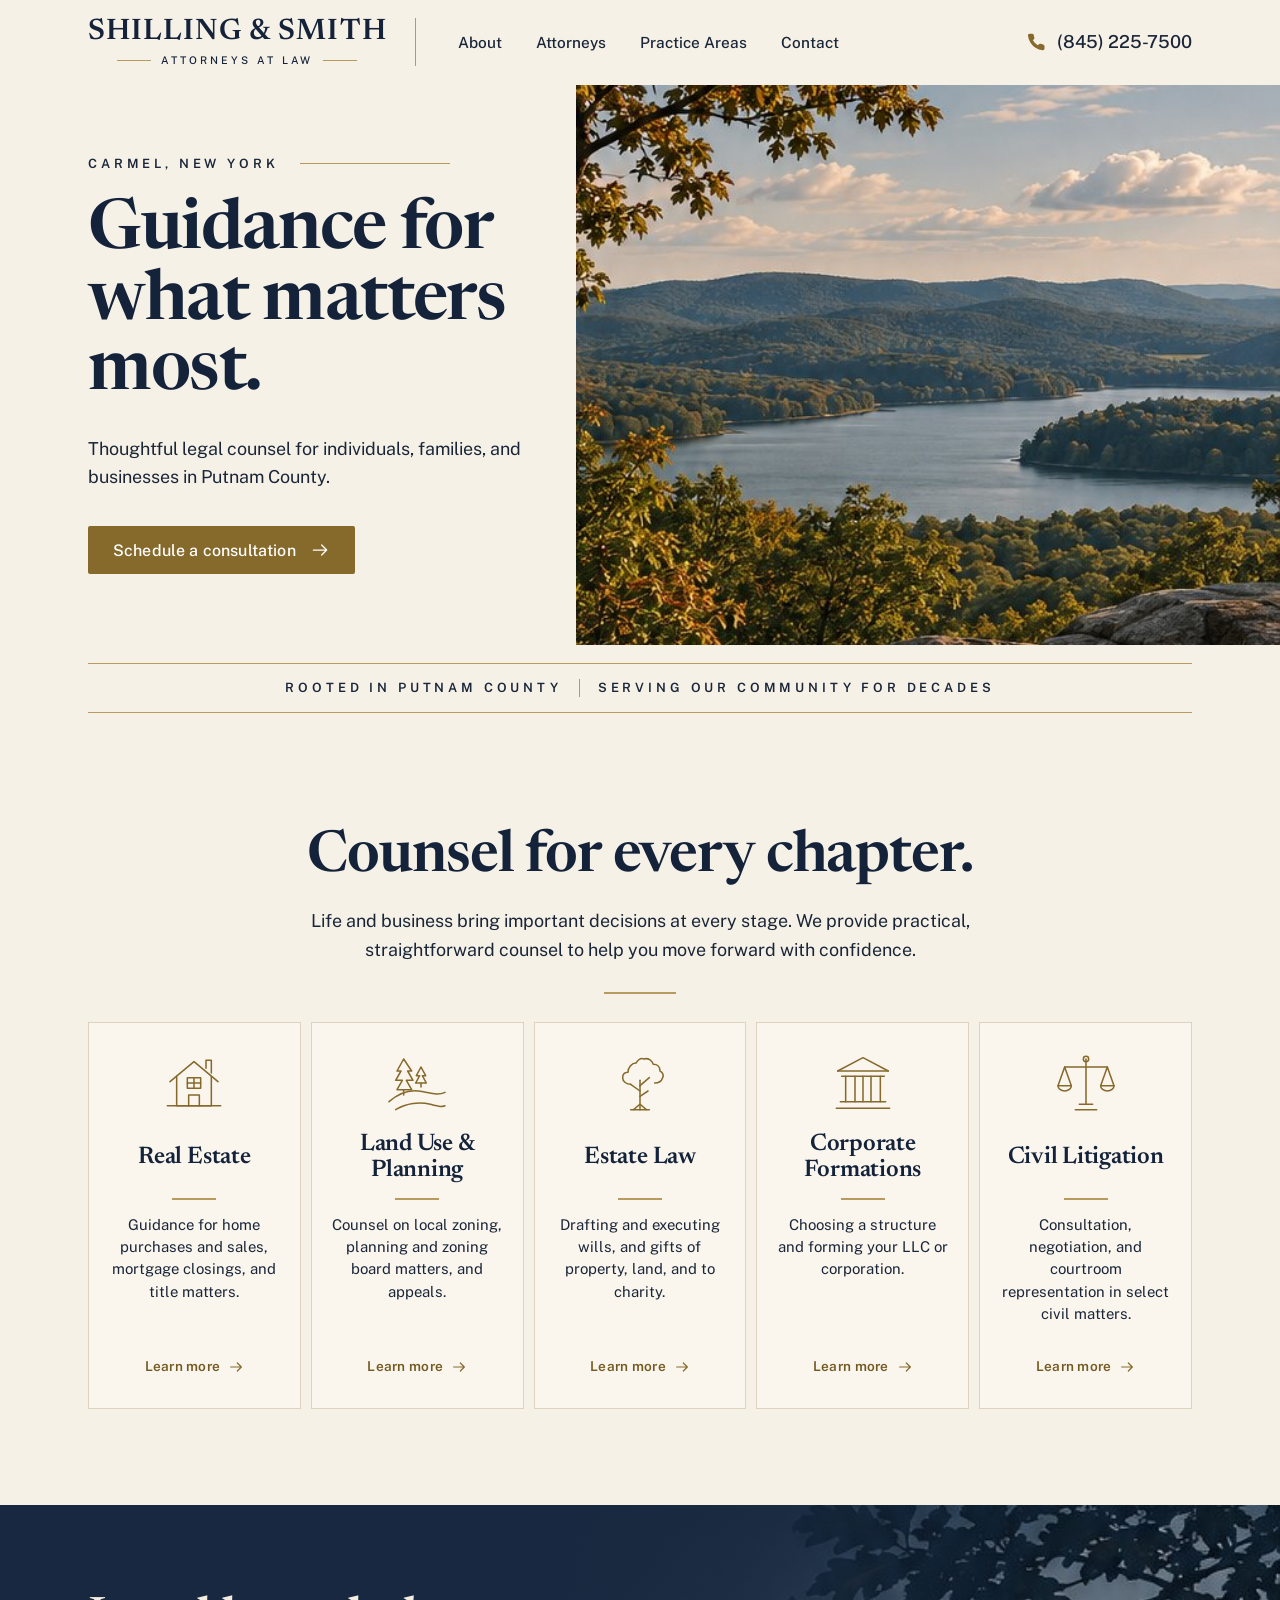
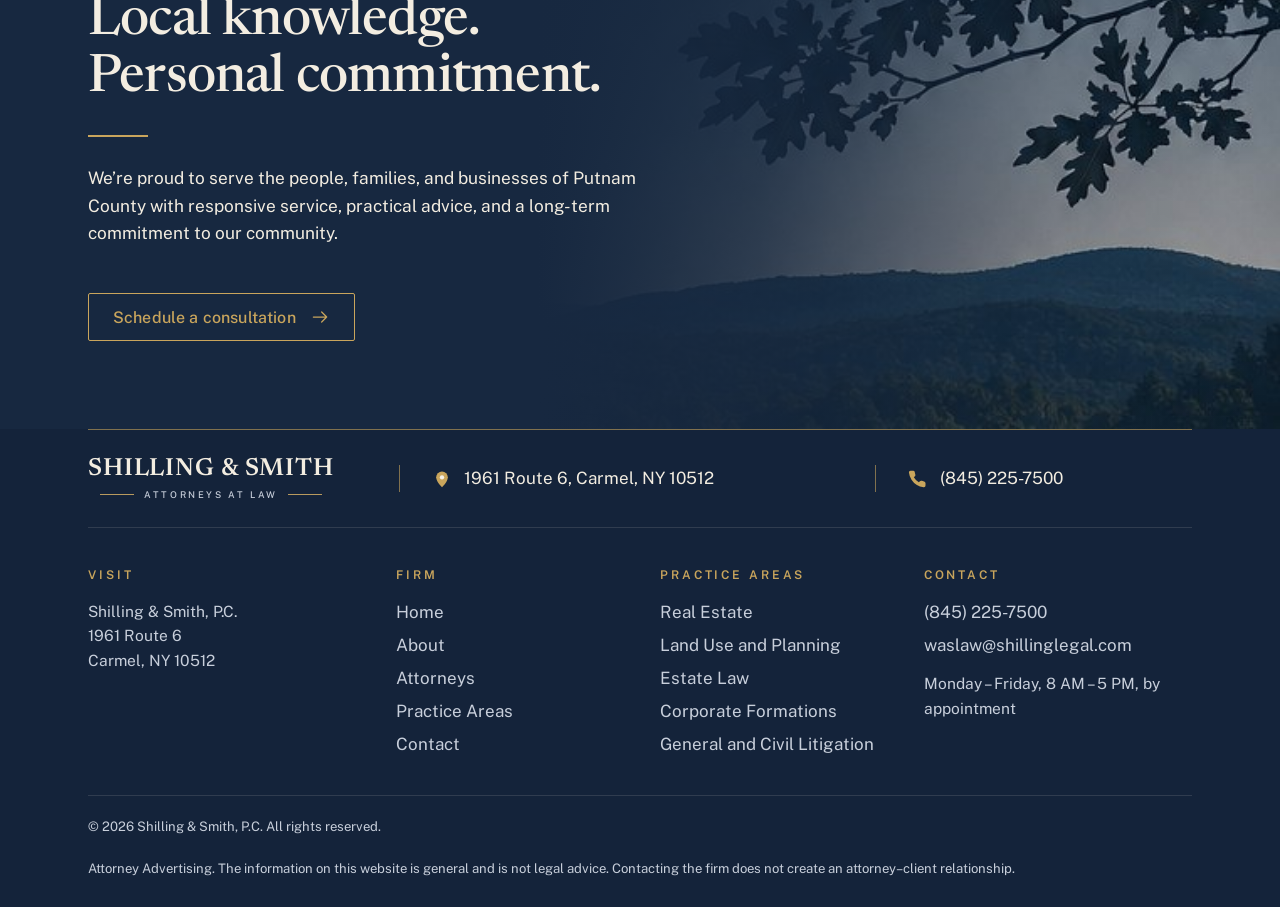
==== index.html @ 89c40438 "Build responsive Shilling & Smith website Static HTML/CSS site following the approved ivory, navy, a" ====
<!doctype html>
<html lang="en">
<head>
<meta charset="utf-8">
<meta name="viewport" content="width=device-width, initial-scale=1">
<title>Shilling &amp; Smith, P.C. | Attorneys at Law in Carmel, NY</title>
<meta name="description" content="Shilling &amp; Smith, P.C. is a Carmel, NY law firm offering real estate, land use and planning, estate law, corporate formation, and civil litigation counsel in Putnam County.">
<meta name="theme-color" content="#14233a">
<meta property="og:type" content="website">
<meta property="og:site_name" content="Shilling &amp; Smith, P.C.">
<meta property="og:title" content="Shilling &amp; Smith, P.C. | Attorneys at Law in Carmel, NY">
<meta property="og:description" content="Shilling &amp; Smith, P.C. is a Carmel, NY law firm offering real estate, land use and planning, estate law, corporate formation, and civil litigation counsel in Putnam County.">
<link rel="icon" href="assets/img/favicon.svg" type="image/svg+xml">
<link rel="preconnect" href="https://fonts.googleapis.com">
<link rel="preconnect" href="https://fonts.gstatic.com" crossorigin>
<link rel="stylesheet" href="https://fonts.googleapis.com/css2?family=Newsreader:opsz,wght@6..72,400;6..72,500;6..72,600&amp;family=Public+Sans:wght@400;500;600&amp;display=swap">
<link rel="stylesheet" href="assets/css/styles.css">
<script src="assets/js/main.js" defer></script>
</head>
<body>
<a class="skip-link" href="#main">Skip to main content</a>
<header class="site-header">
  <div class="wrap site-header__inner">
    <a class="brand" href="index.html" aria-label="Shilling &amp; Smith, Attorneys at Law — home"><span class="brand__name">Shilling &amp; Smith</span><span class="brand__tag">Attorneys at Law</span></a>
    <button class="nav-toggle" type="button" aria-expanded="false" aria-controls="site-nav" aria-label="Open menu">
      <svg class="icon icon-open" viewBox="0 0 24 24" aria-hidden="true" focusable="false"><path d="M3 6h18M3 12h18M3 18h18"/></svg><svg class="icon icon-close" viewBox="0 0 24 24" aria-hidden="true" focusable="false"><path d="M5 5l14 14M19 5 5 19"/></svg>
    </button>
    <nav class="site-nav" id="site-nav" aria-label="Main">
      <ul class="site-nav__list">
        <li><a href="about.html">About</a></li><li><a href="attorneys.html">Attorneys</a></li><li><a href="practice-areas.html">Practice Areas</a></li><li><a href="contact.html">Contact</a></li>
      </ul>
      <a class="header-phone" href="tel:+18452257500"><svg class="icon" viewBox="0 0 24 24" aria-hidden="true" focusable="false"><path d="M21 16.9v3a2 2 0 0 1-2.2 2 19.8 19.8 0 0 1-8.6-3.1 19.5 19.5 0 0 1-6-6A19.8 19.8 0 0 1 1.1 4.2 2 2 0 0 1 3.1 2h3a2 2 0 0 1 2 1.7c.1 1 .4 1.9.7 2.8a2 2 0 0 1-.5 2.1L7 9.9a16 16 0 0 0 6 6l1.3-1.3a2 2 0 0 1 2.1-.4c.9.3 1.8.6 2.8.7a2 2 0 0 1 1.7 2Z" fill="currentColor" stroke="none"/></svg><span><span class="sr-only">Call </span>(845) 225-7500</span></a>
    </nav>
  </div>
</header>
<main id="main">
<section class="hero" aria-labelledby="page-title">
  <div class="hero__content">
    <p class="eyebrow">Carmel, New York</p>
    <h1 id="page-title">Guidance for what matters most.</h1>
    <p class="hero__lede">Thoughtful legal counsel for individuals, families, and businesses in Putnam County.</p>
    <div><a class="btn btn--gold" href="contact.html">Schedule a consultation <svg class="icon" viewBox="0 0 24 24" aria-hidden="true" focusable="false"><path d="M4 12h16M14 6l6 6-6 6"/></svg></a></div>
  </div>
  <div class="hero__media">
    <img src="assets/img/landscape-day.jpg" alt="Wooded hills and a lake in the Hudson Valley at golden hour" style="object-position:50% 50%" width="560" height="480" fetchpriority="high">
  </div>
</section>

<div class="ribbon">
  <div class="wrap">
    <p class="ribbon__inner"><span>Rooted in Putnam County</span><span>Serving our community for decades</span></p>
  </div>
</div>

<section class="section" aria-labelledby="chapter-title">
  <div class="wrap">
    <div class="section-head">
      <h2 id="chapter-title">Counsel for every chapter.</h2>
      <p>Life and business bring important decisions at every stage. We provide practical, straightforward counsel to help you move forward with confidence.</p>
      <span class="rule rule--center" aria-hidden="true"></span>
    </div>
    <ul class="cards">
      <li><a class="card" href="real-estate.html">
        <svg class="icon" viewBox="0 0 24 24" aria-hidden="true" focusable="false"><g transform="scale(.5)"><path d="M6 23 24 8l18 15"/><path d="M11 19v22h26V19"/><path d="M33 13V7h4v9.5"/><rect x="19" y="20" width="10" height="8"/><path d="M24 20v8M19 24h10"/><path d="M20 41v-8h8v8"/><path d="M4 41h40"/></g></svg>
        <h3>Real Estate</h3>
        <span class="rule rule--sm" aria-hidden="true"></span>
        <p>Guidance for home purchases and sales, mortgage closings, and title matters.</p>
        <span class="card__more">Learn more <svg class="icon" viewBox="0 0 24 24" aria-hidden="true" focusable="false"><path d="M4 12h16M14 6l6 6-6 6"/></svg></span>
      </a></li>
      <li><a class="card" href="land-use-planning.html">
        <svg class="icon" viewBox="0 0 24 24" aria-hidden="true" focusable="false"><g transform="scale(.5)"><path d="M3 38c7-6 14-9 22-8s14 4 20 1"/><path d="M8 44c8-5 18-6 26-4s8 2 11 1"/><path d="M14 6 9 15h3l-4 7h5l-4 7h11l-4-7h5l-4-7h3Z"/><path d="M14 29v4"/><path d="M27 12l-3.5 6.5h2.5l-3 5.5h8l-3-5.5h2.5Z"/><path d="M27 24v3"/></g></svg>
        <h3>Land Use &amp; Planning</h3>
        <span class="rule rule--sm" aria-hidden="true"></span>
        <p>Counsel on local zoning, planning and zoning board matters, and appeals.</p>
        <span class="card__more">Learn more <svg class="icon" viewBox="0 0 24 24" aria-hidden="true" focusable="false"><path d="M4 12h16M14 6l6 6-6 6"/></svg></span>
      </a></li>
      <li><a class="card" href="estate-law.html">
        <svg class="icon" viewBox="0 0 24 24" aria-hidden="true" focusable="false"><g transform="scale(.5)"><path d="M24 44V22"/><path d="M24 30l-7-5M24 26l7-6M24 34l6-4"/><path d="M17 25c-3 0-6-2-6-5s2-4 4-4c0-4 3-7 6-7 2-3 4-4 6-3 3-1 6 1 7 4 3 0 5 2 5 5 2 1 3 3 2 5-1 3-3 4-6 4"/><path d="M17 44h14"/><path d="M19 44c2-1 3-3 5-4 2 1 3 3 5 4"/></g></svg>
        <h3>Estate Law</h3>
        <span class="rule rule--sm" aria-hidden="true"></span>
        <p>Drafting and executing wills, and gifts of property, land, and to charity.</p>
        <span class="card__more">Learn more <svg class="icon" viewBox="0 0 24 24" aria-hidden="true" focusable="false"><path d="M4 12h16M14 6l6 6-6 6"/></svg></span>
      </a></li>
      <li><a class="card" href="corporate-formations.html">
        <svg class="icon" viewBox="0 0 24 24" aria-hidden="true" focusable="false"><g transform="scale(.5)"><path d="M5 15 24 5l19 10"/><path d="M5 15h38"/><path d="M8 19h32"/><path d="M11 19v19M18 19v19M30 19v19M37 19v19"/><path d="M24 19v19" /><path d="M7 38h34M4 43h40"/></g></svg>
        <h3>Corporate Formations</h3>
        <span class="rule rule--sm" aria-hidden="true"></span>
        <p>Choosing a structure and forming your LLC or corporation.</p>
        <span class="card__more">Learn more <svg class="icon" viewBox="0 0 24 24" aria-hidden="true" focusable="false"><path d="M4 12h16M14 6l6 6-6 6"/></svg></span>
      </a></li>
      <li><a class="card" href="civil-litigation.html">
        <svg class="icon" viewBox="0 0 24 24" aria-hidden="true" focusable="false"><g transform="scale(.5)"><path d="M24 6v34"/><circle cx="24" cy="6" r="2"/><path d="M8 12h32"/><path d="M8 12 3 26h10L8 12Z"/><path d="M3 26a5 4 0 0 0 10 0"/><path d="M40 12l-5 14h10l-5-14Z"/><path d="M35 26a5 4 0 0 0 10 0"/><path d="M16 44h16M19 40h10"/></g></svg>
        <h3>Civil Litigation</h3>
        <span class="rule rule--sm" aria-hidden="true"></span>
        <p>Consultation, negotiation, and courtroom representation in select civil matters.</p>
        <span class="card__more">Learn more <svg class="icon" viewBox="0 0 24 24" aria-hidden="true" focusable="false"><path d="M4 12h16M14 6l6 6-6 6"/></svg></span>
      </a></li>
    </ul>
  </div>
</section>

<section class="band on-navy" aria-labelledby="band-title">
  <div class="band__media"><img src="assets/img/band-oak.jpg" alt="" loading="lazy" width="464" height="312"></div>
  <div class="band__inner">
    <div class="band__content">
      <h2 id="band-title">Local knowledge.<br>Personal commitment.</h2>
      <span class="rule" aria-hidden="true"></span>
      <p>We&rsquo;re proud to serve the people, families, and businesses of Putnam County with responsive service, practical advice, and a long-term commitment to our community.</p>
      <a class="btn btn--outline-light" href="contact.html">Schedule a consultation <svg class="icon" viewBox="0 0 24 24" aria-hidden="true" focusable="false"><path d="M4 12h16M14 6l6 6-6 6"/></svg></a>
    </div>
  </div>
</section>
</main>
<footer class="site-footer">
  <div class="wrap">
    <div class="footer-bar">
      <a class="brand brand--light" href="index.html" aria-label="Shilling &amp; Smith, Attorneys at Law — home"><span class="brand__name">Shilling &amp; Smith</span><span class="brand__tag">Attorneys at Law</span></a>
      <a class="footer-contact" href="https://www.google.com/maps/search/?api=1&query=1961+Route+6%2C+Carmel%2C+NY+10512" target="_blank" rel="noopener"><svg class="icon" viewBox="0 0 24 24" aria-hidden="true" focusable="false"><path d="M12 22s7-6.2 7-12a7 7 0 1 0-14 0c0 5.8 7 12 7 12Z" fill="currentColor" stroke="none"/><circle cx="12" cy="10" r="2.6" fill="#f6f1e7" stroke="none"/></svg><span>1961 Route 6, Carmel, NY 10512<span class="sr-only"> (opens map in a new tab)</span></span></a>
      <a class="footer-contact" href="tel:+18452257500"><svg class="icon" viewBox="0 0 24 24" aria-hidden="true" focusable="false"><path d="M21 16.9v3a2 2 0 0 1-2.2 2 19.8 19.8 0 0 1-8.6-3.1 19.5 19.5 0 0 1-6-6A19.8 19.8 0 0 1 1.1 4.2 2 2 0 0 1 3.1 2h3a2 2 0 0 1 2 1.7c.1 1 .4 1.9.7 2.8a2 2 0 0 1-.5 2.1L7 9.9a16 16 0 0 0 6 6l1.3-1.3a2 2 0 0 1 2.1-.4c.9.3 1.8.6 2.8.7a2 2 0 0 1 1.7 2Z" fill="currentColor" stroke="none"/></svg><span>(845) 225-7500</span></a>
    </div>
    <div class="footer-main">
      <div>
        <h2>Visit</h2>
        <address>Shilling &amp; Smith, P.C.<br>1961 Route 6<br>Carmel, NY 10512</address>
      </div>
      <div>
        <h2>Firm</h2>
        <ul><li><a href="index.html">Home</a></li><li><a href="about.html">About</a></li><li><a href="attorneys.html">Attorneys</a></li><li><a href="practice-areas.html">Practice Areas</a></li><li><a href="contact.html">Contact</a></li></ul>
      </div>
      <div>
        <h2>Practice Areas</h2>
        <ul><li><a href="real-estate.html">Real Estate</a></li><li><a href="land-use-planning.html">Land Use and Planning</a></li><li><a href="estate-law.html">Estate Law</a></li><li><a href="corporate-formations.html">Corporate Formations</a></li><li><a href="civil-litigation.html">General and Civil Litigation</a></li></ul>
      </div>
      <div>
        <h2>Contact</h2>
        <ul>
          <li><a href="tel:+18452257500">(845) 225-7500</a></li>
          <li><a href="mailto:waslaw@shillinglegal.com">waslaw@shillinglegal.com</a></li>
        </ul>
        <p style="margin-top:12px">Monday – Friday, 8 AM – 5 PM, by appointment</p>
      </div>
    </div>
    <div class="footer-legal">
      <p>&copy; <span data-year>2026</span> Shilling &amp; Smith, P.C. All rights reserved.</p>
      <p>Attorney Advertising. The information on this website is general and is not legal advice. Contacting the firm does not create an attorney&ndash;client relationship.</p>
    </div>
  </div>
</footer>
</body>
</html>
---- assets/css/styles.css ----
/* ==========================================================================
   Shilling & Smith, P.C. — site styles
   Ivory / navy / antique gold. Colors and type are approximations of the
   approved reference and can be refined in the tokens below.
   ========================================================================== */

:root {
  /* Color */
  --ivory: #f6f1e7;
  --ivory-soft: #faf6ee;
  --ivory-deep: #ede5d5;
  --navy: #14233a;
  --navy-ink: #1a2638;
  --navy-panel: #172840;
  --gold: #866a2c;          /* buttons, icons on ivory (white text = 4.9:1) */
  --gold-dark: #6f5622;     /* hover */
  --gold-text: #745a20;     /* small gold text on ivory (≥ 4.5:1) */
  --gold-light: #c9a55c;    /* accents on navy */
  --rule: #b89a5e;
  --line: #ddd2bd;          /* hairlines / card borders */
  --muted: #4a5568;
  --on-navy: #f3ede1;
  --on-navy-muted: #c8cfdb;

  /* Type */
  --serif: "Newsreader", "Iowan Old Style", "Palatino Linotype", Georgia, serif;
  --sans: "Public Sans", "Segoe UI", system-ui, -apple-system, sans-serif;

  /* Layout */
  --wrap: 1200px;
  --gutter: clamp(16px, 4vw, 48px);
  --radius: 2px;
  --header-h: 84px;
}

/* ---------- Reset ---------- */
*, *::before, *::after { box-sizing: border-box; }
html { -webkit-text-size-adjust: 100%; scroll-padding-top: calc(var(--header-h) + 16px); }
body {
  margin: 0;
  background: var(--ivory);
  color: var(--navy-ink);
  font-family: var(--sans);
  font-size: 1.0625rem;
  line-height: 1.6;
  -webkit-font-smoothing: antialiased;
  text-rendering: optimizeLegibility;
}
img, svg { display: block; max-width: 100%; }
img { height: auto; }
a { color: inherit; }
h1, h2, h3, h4 {
  font-family: var(--serif);
  font-weight: 600;
  line-height: 1.08;
  letter-spacing: -0.01em;
  margin: 0;
  color: var(--navy);
  font-optical-sizing: auto;
}
p { margin: 0 0 1em; }
p:last-child { margin-bottom: 0; }
ul { margin: 0; padding: 0; }

:focus-visible {
  outline: 2px solid var(--gold);
  outline-offset: 3px;
}
.on-navy :focus-visible, .site-footer :focus-visible { outline-color: var(--gold-light); }

.sr-only {
  position: absolute !important; width: 1px; height: 1px; padding: 0; margin: -1px;
  overflow: hidden; clip: rect(0 0 0 0); white-space: nowrap; border: 0;
}
.skip-link {
  position: absolute; left: 16px; top: -100px; z-index: 100;
  background: var(--navy); color: var(--on-navy); padding: 10px 16px;
  text-decoration: none; font-weight: 600;
}
.skip-link:focus { top: 12px; }

.wrap { width: 100%; max-width: var(--wrap); margin: 0 auto; padding: 0 var(--gutter); }

/* ---------- Icons ---------- */
.icon { width: 1em; height: 1em; flex: none; fill: none; stroke: currentColor; stroke-width: 1.5; stroke-linecap: round; stroke-linejoin: round; }

/* ---------- Buttons ---------- */
.btn {
  display: inline-flex; align-items: center; gap: 14px;
  min-height: 48px; padding: 12px 24px;
  font: 500 1rem/1.2 var(--sans); letter-spacing: 0.01em;
  text-decoration: none; border: 1px solid transparent; border-radius: var(--radius);
  cursor: pointer; transition: background-color .2s, color .2s, border-color .2s;
}
.btn .icon { width: 20px; height: 20px; transition: transform .2s; }
.btn:hover .icon { transform: translateX(3px); }
.btn--gold { background: var(--gold); color: #fff; }
.btn--gold:hover { background: var(--gold-dark); }
.btn--outline-light { border-color: var(--gold-light); color: var(--gold-light); background: transparent; }
.btn--outline-light:hover { background: var(--gold-light); color: var(--navy); }

/* ---------- Brand wordmark ---------- */
.brand { display: inline-flex; flex-direction: column; align-items: center; text-decoration: none; color: var(--navy); line-height: 1; }
.brand__name {
  font-family: var(--serif); font-weight: 600; font-size: 1.85rem;
  letter-spacing: 0.035em; text-transform: uppercase; white-space: nowrap;
}
.brand__tag {
  display: flex; align-items: center; gap: 10px; margin-top: 7px;
  font: 500 0.66rem/1 var(--sans); letter-spacing: 0.28em; text-transform: uppercase;
  white-space: nowrap;
}
.brand__tag::before, .brand__tag::after { content: ""; width: 34px; height: 1px; background: var(--rule); }
.brand--light { color: var(--on-navy); }
.brand--light .brand__tag { color: var(--on-navy-muted); }

/* ---------- Header ---------- */
.site-header {
  position: sticky; top: 0; z-index: 50;
  background: rgba(246, 241, 231, 0.96);
  backdrop-filter: saturate(1.2) blur(6px);
  border-bottom: 1px solid transparent;
  transition: border-color .2s, box-shadow .2s;
}
.site-header.is-scrolled { border-bottom-color: var(--line); box-shadow: 0 2px 18px rgba(20, 35, 58, 0.06); }
.site-header__inner { display: flex; align-items: center; gap: 28px; min-height: var(--header-h); }
.site-header .brand { padding-right: 28px; border-right: 1px solid var(--rule); }

.site-nav { flex: 1; display: flex; align-items: center; }
.site-nav__list { list-style: none; display: flex; gap: 6px; }
.site-nav__list a {
  position: relative; display: block; padding: 10px 14px;
  font-size: 0.96rem; font-weight: 500; text-decoration: none; color: var(--navy-ink);
}
.site-nav__list a::after {
  content: ""; position: absolute; left: 14px; right: 14px; bottom: 4px; height: 1px;
  background: var(--gold); transform: scaleX(0); transform-origin: left; transition: transform .25s;
}
.site-nav__list a:hover::after, .site-nav__list a[aria-current]::after { transform: scaleX(1); }
.site-nav__list a[aria-current] { color: var(--navy); font-weight: 600; }

.header-phone {
  margin-left: auto; display: inline-flex; align-items: center; gap: 10px;
  font-size: 1.12rem; font-weight: 500; text-decoration: none; white-space: nowrap; color: var(--navy-ink);
}
.header-phone .icon { width: 20px; height: 20px; color: var(--gold); }
.header-phone:hover { color: var(--gold-text); }

.nav-toggle {
  display: none; margin-left: auto; width: 48px; height: 48px; padding: 0;
  align-items: center; justify-content: center;
  background: none; border: 1px solid var(--line); border-radius: var(--radius); color: var(--navy); cursor: pointer;
}
.nav-toggle .icon { width: 24px; height: 24px; }
.nav-toggle .icon-close { display: none; }
.nav-toggle[aria-expanded="true"] .icon-open { display: none; }
.nav-toggle[aria-expanded="true"] .icon-close { display: block; }

@media (max-width: 1040px) {
  .site-nav__list a { padding: 10px 10px; }
  .site-nav__list a::after { left: 10px; right: 10px; }
  .site-header__inner { gap: 18px; }
  .site-header .brand { padding-right: 18px; }
}

@media (max-width: 900px) {
  :root { --header-h: 72px; }
  .brand__name { font-size: 1.45rem; }
  .brand__tag { font-size: 0.58rem; }
  .brand__tag::before, .brand__tag::after { width: 24px; }
  .site-header .brand { border-right: 0; padding-right: 0; }
  .nav-toggle { display: inline-flex; }
  .site-nav {
    position: absolute; left: 0; right: 0; top: 100%;
    flex-direction: column; align-items: stretch;
    background: var(--ivory); border-top: 1px solid var(--line); border-bottom: 1px solid var(--line);
    box-shadow: 0 16px 30px rgba(20, 35, 58, 0.1);
    padding: 8px var(--gutter) 24px;
    display: none;
  }
  .site-nav.is-open { display: flex; }
  .site-nav__list { flex-direction: column; gap: 0; }
  .site-nav__list li + li { border-top: 1px solid var(--line); }
  .site-nav__list a { padding: 16px 0; font-size: 1.1rem; }
  .site-nav__list a::after { display: none; }
  .site-nav__list a[aria-current] { color: var(--gold-text); }
  .header-phone { margin: 16px 0 0; justify-content: center; min-height: 48px; border: 1px solid var(--rule); }
}
@media (max-width: 380px) {
  .brand__name { font-size: 1.25rem; }
}

/* ---------- Eyebrow / rules ---------- */
.eyebrow {
  display: flex; align-items: center; gap: 22px;
  font: 600 0.8rem/1.2 var(--sans); letter-spacing: 0.3em; text-transform: uppercase; color: var(--navy-ink);
  margin-bottom: 26px;
}
.eyebrow { white-space: nowrap; }
.eyebrow::after { content: ""; flex: 0 1 150px; min-width: 24px; height: 1px; background: var(--rule); }
.eyebrow--center { justify-content: center; }
.eyebrow--center::before { content: ""; flex: 0 1 80px; min-width: 24px; height: 1px; background: var(--rule); }
.eyebrow--center::after { flex-basis: 80px; }
.rule { display: block; width: 72px; height: 2px; background: var(--rule); border: 0; margin: 28px 0; }
.rule--center { margin-left: auto; margin-right: auto; }
.rule--sm { width: 44px; margin: 14px auto; height: 1.5px; }

/* ---------- Hero ---------- */
.hero { display: grid; grid-template-columns: minmax(0, 45fr) minmax(0, 55fr); min-height: 560px; }
.hero__content {
  display: flex; flex-direction: column; justify-content: center;
  padding: 64px clamp(24px, 4vw, 56px) 64px max(var(--gutter), calc((100vw - var(--wrap)) / 2 + var(--gutter)));
}
.hero h1 { font-size: clamp(2.6rem, 5.4vw, 4.6rem); line-height: 1.02; letter-spacing: -0.02em; }
.hero__lede { font-size: clamp(1.08rem, 1.4vw, 1.25rem); margin: 26px 0 34px; max-width: 30em; }
.hero__media { position: relative; overflow: hidden; background: var(--ivory-deep); }
.hero__media img { position: absolute; inset: 0; width: 100%; height: 100%; object-fit: cover; }
.hero--fade .hero__media::before {
  content: ""; position: absolute; inset: 0 auto 0 0; width: 26%; z-index: 1;
  background: linear-gradient(90deg, var(--ivory) 0%, rgba(246,241,231,0.6) 45%, rgba(246,241,231,0) 100%);
}
.hero--sub { min-height: 480px; }
.hero--sub h1 { font-size: clamp(2.4rem, 4.6vw, 3.9rem); }

@media (max-width: 900px) {
  .hero, .hero--sub { grid-template-columns: 1fr; min-height: 0; }
  .hero__content { padding: 44px var(--gutter) 40px; }
  .hero__media { aspect-ratio: 16 / 10; order: 2; }
  .hero--fade .hero__media::before { display: none; }
}

/* ---------- Ribbon (Rooted in Putnam County) ---------- */
.ribbon { padding: 18px 0; }
.ribbon__inner {
  display: flex; justify-content: center; align-items: center; gap: 36px;
  border-top: 1px solid var(--rule); border-bottom: 1px solid var(--rule); padding: 15px 16px;
  font: 600 0.8rem/1.4 var(--sans); letter-spacing: 0.3em; text-transform: uppercase; text-align: center;
}
.ribbon__inner span + span { position: relative; }
.ribbon__inner span + span::before {
  content: ""; position: absolute; left: -19px; top: 50%; width: 1px; height: 18px; transform: translateY(-50%); background: var(--rule);
}
@media (max-width: 700px) {
  .ribbon__inner { flex-direction: column; gap: 10px; letter-spacing: 0.2em; font-size: 0.74rem; }
  .ribbon__inner span + span::before { display: none; }
}

/* ---------- Sections ---------- */
.section { padding: clamp(56px, 8vw, 96px) 0; }
.section--tight { padding: clamp(40px, 6vw, 64px) 0; }
.section-head { text-align: center; max-width: 760px; margin: 0 auto; }
.section-head h2 { font-size: clamp(2.2rem, 4.6vw, 3.6rem); letter-spacing: -0.02em; }
.section-head p { font-size: 1.12rem; margin-top: 18px; }

.lined-heading {
  display: flex; align-items: center; gap: 24px; justify-content: center;
  font: 600 0.9rem/1.2 var(--sans); letter-spacing: 0.3em; text-transform: uppercase; color: var(--navy);
  margin-bottom: 40px;
}
.lined-heading::before, .lined-heading::after { content: ""; flex: 1; max-width: 320px; height: 1px; background: var(--rule); }
.lined-heading--serif {
  font-family: var(--serif); font-weight: 600; font-size: clamp(1.8rem, 3.4vw, 2.5rem);
  letter-spacing: -0.01em; text-transform: none;
}

/* ---------- Practice cards (home) ---------- */
.cards { list-style: none; display: grid; grid-template-columns: repeat(5, minmax(0, 1fr)); gap: 10px; margin-top: 8px; }
.card {
  display: flex; flex-direction: column; align-items: center; text-align: center; height: 100%;
  padding: 28px 18px 30px; text-decoration: none;
  background: var(--ivory-soft); border: 1px solid var(--line);
  transition: border-color .2s, box-shadow .2s, transform .2s;
}
.card:hover { border-color: var(--rule); box-shadow: 0 10px 28px rgba(20, 35, 58, 0.08); transform: translateY(-2px); }
.card .icon { width: 64px; height: 64px; color: var(--gold); stroke-width: 1.15; }
.card h3 { font-size: 1.5rem; min-height: 2.2em; display: flex; align-items: center; margin-top: 16px; }
.card p { font-size: 0.93rem; line-height: 1.5; color: var(--navy-ink); }
.card__more {
  margin-top: auto; padding-top: 16px; display: inline-flex; align-items: center; gap: 8px;
  font-size: 0.85rem; font-weight: 600; color: var(--gold-text); letter-spacing: 0.02em;
}
.card__more .icon { width: 16px; height: 16px; stroke-width: 1.8; }
@media (max-width: 1080px) { .cards { grid-template-columns: repeat(3, minmax(0, 1fr)); } }
@media (max-width: 700px) { .cards { grid-template-columns: repeat(2, minmax(0, 1fr)); } }
@media (max-width: 460px) {
  .cards { grid-template-columns: 1fr; }
  .card h3 { min-height: 0; }
}

/* ---------- Navy band ---------- */
.band {
  position: relative; overflow: hidden; isolation: isolate;
  background: var(--navy-panel); color: var(--on-navy);
}
.band__media { position: absolute; inset: 0 0 0 auto; width: 58%; z-index: -1; }
.band__media img { width: 100%; height: 100%; object-fit: cover; object-position: right center; }
.band__media::before {
  content: ""; position: absolute; inset: 0;
  background: linear-gradient(90deg, var(--navy-panel) 0%, rgba(23,40,64,0.72) 30%, rgba(23,40,64,0.12) 70%, rgba(23,40,64,0) 100%);
}
.band__inner { padding: clamp(56px, 7vw, 88px) var(--gutter); max-width: var(--wrap); margin: 0 auto; }
.band__content { max-width: 560px; }
.band h2 { color: var(--on-navy); font-size: clamp(2.1rem, 4.2vw, 3.3rem); font-weight: 500; letter-spacing: -0.015em; }
.band .rule { background: var(--gold-light); width: 60px; }
.band p { color: var(--on-navy); font-size: 1.08rem; max-width: 34em; }
.band .btn { margin-top: 28px; }
.band--split .band__media { width: 30%; }
.band--split .band__media::before { background: linear-gradient(90deg, var(--navy-panel) 0%, rgba(23,40,64,0.6) 35%, rgba(23,40,64,0) 100%); }
.band--split .band__inner { display: grid; grid-template-columns: 1fr auto 1fr; gap: 40px; align-items: center; }
.band--split .band__divider { width: 1px; align-self: stretch; background: rgba(201, 165, 92, 0.55); }
.band--split h2 { font-size: clamp(2rem, 3.6vw, 2.9rem); }
.band--split p { color: var(--on-navy-muted); max-width: 28em; }
@media (max-width: 800px) {
  .band__media { width: 100%; opacity: 0.55; }
  .band__media::before { background: linear-gradient(180deg, rgba(23,40,64,0.6), rgba(23,40,64,0.92)); }
  .band--split .band__media { width: 100%; }
  .band--split .band__media::before { background: linear-gradient(180deg, rgba(23,40,64,0.6), rgba(23,40,64,0.92)); }
  .band--split .band__inner { grid-template-columns: 1fr; gap: 24px; }
  .band--split .band__divider { width: 60px; height: 1.5px; align-self: auto; background: var(--gold-light); }
}

/* ---------- Footer ---------- */
.site-footer { background: var(--navy); color: var(--on-navy); }
.footer-bar {
  display: grid; grid-template-columns: auto 1fr 1fr; align-items: center;
  border-top: 1px solid rgba(201, 165, 92, 0.6);
  padding: 28px 0;
}
.footer-bar > * { padding: 0 32px; }
.footer-bar > :first-child { padding-left: 0; }
.footer-bar > * + * { border-left: 1px solid rgba(201, 165, 92, 0.6); }
.footer-contact { display: inline-flex; align-items: center; gap: 12px; color: var(--on-navy); text-decoration: none; justify-self: center; }
.footer-contact .icon { width: 20px; height: 20px; color: var(--gold-light); }
a.footer-contact:hover { color: var(--gold-light); }
.site-footer .brand__name { font-size: 1.55rem; }
.site-footer .brand__tag { font-size: 0.58rem; }

.footer-main {
  display: grid; grid-template-columns: 1.2fr 1fr 1fr 1.2fr; gap: 40px;
  padding: 40px 0 36px; border-top: 1px solid rgba(243, 237, 225, 0.12);
}
.footer-main h2 {
  font: 600 0.75rem/1.2 var(--sans); letter-spacing: 0.24em; text-transform: uppercase; color: var(--gold-light); margin-bottom: 16px;
}
.footer-main ul { list-style: none; }
.footer-main li + li { margin-top: 6px; }
.footer-main a { color: var(--on-navy-muted); text-decoration: none; }
.footer-main a:hover { color: var(--on-navy); text-decoration: underline; text-underline-offset: 3px; }
.footer-main p, .footer-main address { color: var(--on-navy-muted); font-style: normal; font-size: 0.97rem; }
.footer-legal {
  border-top: 1px solid rgba(243, 237, 225, 0.12); padding: 20px 0 28px;
  display: flex; flex-wrap: wrap; justify-content: space-between; gap: 8px 24px;
  font-size: 0.82rem; color: var(--on-navy-muted);
}
@media (max-width: 900px) {
  .footer-bar { grid-template-columns: 1fr; gap: 14px; justify-items: center; text-align: center; }
  .footer-bar > * { padding: 0; }
  .footer-bar > * + * { border-left: 0; }
  .footer-bar .brand { margin-bottom: 8px; }
  .footer-main { grid-template-columns: 1fr 1fr; }
}
@media (max-width: 520px) {
  .footer-main { grid-template-columns: 1fr; gap: 28px; }
}

/* ---------- Practice list (overview page) ---------- */
.practice-list { list-style: none; border-top: 1px solid var(--line); max-width: 920px; margin: 48px auto 0; }
.practice-list li { border-bottom: 1px solid var(--line); }
.practice-row {
  display: grid; grid-template-columns: 64px 1fr auto; gap: 28px; align-items: center;
  padding: 26px 12px; text-decoration: none; transition: background-color .2s;
}
.practice-row:hover { background: var(--ivory-soft); }
.practice-row > .icon { width: 52px; height: 52px; color: var(--gold); stroke-width: 1.2; }
.practice-row h2 { font-size: clamp(1.5rem, 2.4vw, 1.85rem); }
.practice-row p { margin-top: 6px; font-size: 1rem; color: var(--navy-ink); }
.practice-row__arrow { width: 26px; height: 26px; color: var(--navy); transition: transform .2s, color .2s; }
.practice-row:hover .practice-row__arrow { transform: translateX(4px); color: var(--gold); }
@media (max-width: 560px) {
  .practice-row { grid-template-columns: 44px 1fr 22px; gap: 16px; padding: 22px 4px; }
  .practice-row > .icon { width: 40px; height: 40px; }
  .practice-row__arrow { width: 20px; height: 20px; }
}

/* ---------- Checklist (practice pages) ---------- */
.checklist { list-style: none; max-width: 640px; margin: 0 auto; }
.checklist li {
  display: flex; align-items: center; gap: 22px;
  padding: 16px 4px; border-bottom: 1px solid var(--line);
  font-size: clamp(1.1rem, 1.8vw, 1.3rem); color: var(--navy-ink);
}
.checklist .icon { width: 30px; height: 30px; color: var(--gold); stroke-width: 2.4; }
.practice-note { text-align: center; max-width: 620px; margin: 36px auto 0; color: var(--muted); }
.practice-note a { color: var(--gold-text); font-weight: 600; text-underline-offset: 3px; }

.related { border-top: 1px solid var(--line); }
.related__list { list-style: none; display: flex; flex-wrap: wrap; justify-content: center; gap: 12px; }
.related__list a {
  display: inline-flex; align-items: center; gap: 10px; min-height: 48px; padding: 10px 18px;
  border: 1px solid var(--line); background: var(--ivory-soft); text-decoration: none; font-weight: 500;
}
.related__list a:hover { border-color: var(--rule); }
.related__list .icon { width: 22px; height: 22px; color: var(--gold); }

/* ---------- About ---------- */
.split { display: grid; grid-template-columns: 1fr 1fr; gap: clamp(32px, 5vw, 72px); align-items: center; }
.split__media { aspect-ratio: 5 / 4; overflow: hidden; background: var(--ivory-deep); }
.split__media img { width: 100%; height: 100%; object-fit: cover; }
.split h2 { font-size: clamp(2rem, 3.6vw, 2.8rem); }
.split .rule { margin: 0 0 20px; width: 56px; }
@media (max-width: 800px) { .split { grid-template-columns: 1fr; } }

.values { list-style: none; display: grid; grid-template-columns: repeat(3, 1fr); border-top: 1px solid var(--line); padding-top: 48px; }
.values li { text-align: center; padding: 0 24px; }
.values li + li { border-left: 1px solid var(--line); }
.values .icon { width: 44px; height: 44px; margin: 0 auto 14px; color: var(--gold); stroke-width: 1.3; }
.values h3 { font-size: 1.55rem; }
.values p { margin-top: 8px; }
@media (max-width: 700px) {
  .values { grid-template-columns: 1fr; gap: 32px; }
  .values li + li { border-left: 0; border-top: 1px solid var(--line); padding-top: 32px; }
}

.info-strip { display: grid; grid-template-columns: repeat(3, 1fr); gap: 24px; }
.info-item { display: flex; gap: 16px; align-items: flex-start; }
.info-item .icon { width: 26px; height: 26px; color: var(--gold); margin-top: 2px; }
.info-item h3 { font: 600 0.78rem/1.2 var(--sans); letter-spacing: 0.22em; text-transform: uppercase; margin-bottom: 8px; }
.info-item p, .info-item address { font-style: normal; margin: 0; }
.info-item a { text-underline-offset: 3px; }
@media (max-width: 800px) { .info-strip { grid-template-columns: 1fr; } }

/* ---------- Attorneys ---------- */
.people { list-style: none; display: grid; grid-template-columns: repeat(4, minmax(0, 1fr)); gap: 24px; }
.person { background: var(--ivory-soft); border: 1px solid var(--line); height: 100%; display: flex; flex-direction: column; }
.person__photo { aspect-ratio: 4 / 5; background: #e6ddcc; display: grid; place-items: center; overflow: hidden; position: relative; }
.person__photo svg { position: absolute; bottom: 0; width: 82%; color: #cfc3ac; fill: currentColor; stroke: none; }
.person__photo span {
  position: absolute; z-index: 1; left: 0; right: 0; bottom: 16%; font-size: 0.9rem; color: var(--navy-ink); text-align: center;
}
.person__body { padding: 20px 20px 24px; text-align: center; flex: 1; }
.person__body h3 { font-size: 1.35rem; }
.person__body .rule { margin: 12px auto; }
.person__body p { font-size: 0.92rem; color: var(--muted); }
@media (max-width: 1000px) { .people { grid-template-columns: repeat(2, minmax(0, 1fr)); } }
@media (max-width: 480px) { .people { grid-template-columns: 1fr; max-width: 340px; margin: 0 auto; } }

/* ---------- Contact ---------- */
.contact { display: grid; grid-template-columns: minmax(0, 1fr) 1px minmax(0, 1fr); gap: clamp(32px, 5vw, 64px); }
.contact__divider { background: var(--line); }
.contact h1 { font-size: clamp(2.5rem, 4.8vw, 3.9rem); line-height: 1.04; }
.contact__lede { font-size: 1.12rem; margin-top: 22px; }
.contact .rule { margin: 26px 0; width: 56px; }
.contact-details { list-style: none; display: grid; gap: 18px; font-size: 1.1rem; }
.contact-details li { display: flex; gap: 16px; align-items: flex-start; }
.contact-details .icon { width: 24px; height: 24px; color: var(--gold); margin-top: 3px; }
.contact-details a { text-decoration: none; }
.contact-details a:hover { text-decoration: underline; text-underline-offset: 3px; }
.contact-details small { display: block; color: var(--muted); font-size: 0.92rem; }
.map { margin-top: 32px; border: 1px solid var(--line); background: var(--ivory-deep); }
.map iframe { display: block; width: 100%; height: 300px; border: 0; filter: saturate(0.75) sepia(0.12); }
.map__link { display: flex; justify-content: space-between; align-items: center; gap: 12px; padding: 12px 16px; font-size: 0.93rem; }
.map__link a { color: var(--gold-text); font-weight: 600; text-underline-offset: 3px; }
@media (max-width: 860px) {
  .contact { grid-template-columns: 1fr; }
  .contact__divider { height: 1px; }
}

.form { display: grid; gap: 22px; }
.field label { display: block; font-weight: 600; font-size: 0.97rem; margin-bottom: 8px; }
.field .req { color: #9b3b2a; }
.field input, .field textarea {
  width: 100%; padding: 12px 14px; min-height: 48px;
  font: inherit; color: var(--navy-ink); background: #fffdf8;
  border: 1px solid #c9b998; border-radius: var(--radius);
  transition: border-color .2s, box-shadow .2s;
}
.field textarea { min-height: 150px; resize: vertical; }
.field input:focus, .field textarea:focus { outline: none; border-color: var(--gold); box-shadow: 0 0 0 3px rgba(134, 106, 44, 0.22); }
.field input[aria-invalid="true"], .field textarea[aria-invalid="true"] { border-color: #9b3b2a; }
.field__error { display: block; margin-top: 6px; font-size: 0.88rem; color: #9b3b2a; }
.field__error:empty { display: none; }
.form .btn { width: 100%; justify-content: center; }
.form__note { font-size: 0.88rem; color: var(--muted); line-height: 1.5; }
.form__status { padding: 14px 16px; border-left: 3px solid var(--gold); background: var(--ivory-soft); font-size: 0.95rem; }
.form__status:empty { display: none; }

/* ---------- Motion ---------- */
@media (prefers-reduced-motion: reduce) {
  *, *::before, *::after { transition: none !important; animation: none !important; scroll-behavior: auto !important; }
}

/* ---------- Print ---------- */
@media print {
  .site-header, .nav-toggle, .band__media, .hero__media, .map iframe { display: none !important; }
  .band, .site-footer { background: none; color: #000; }
  .band h2, .band p { color: #000; }
}
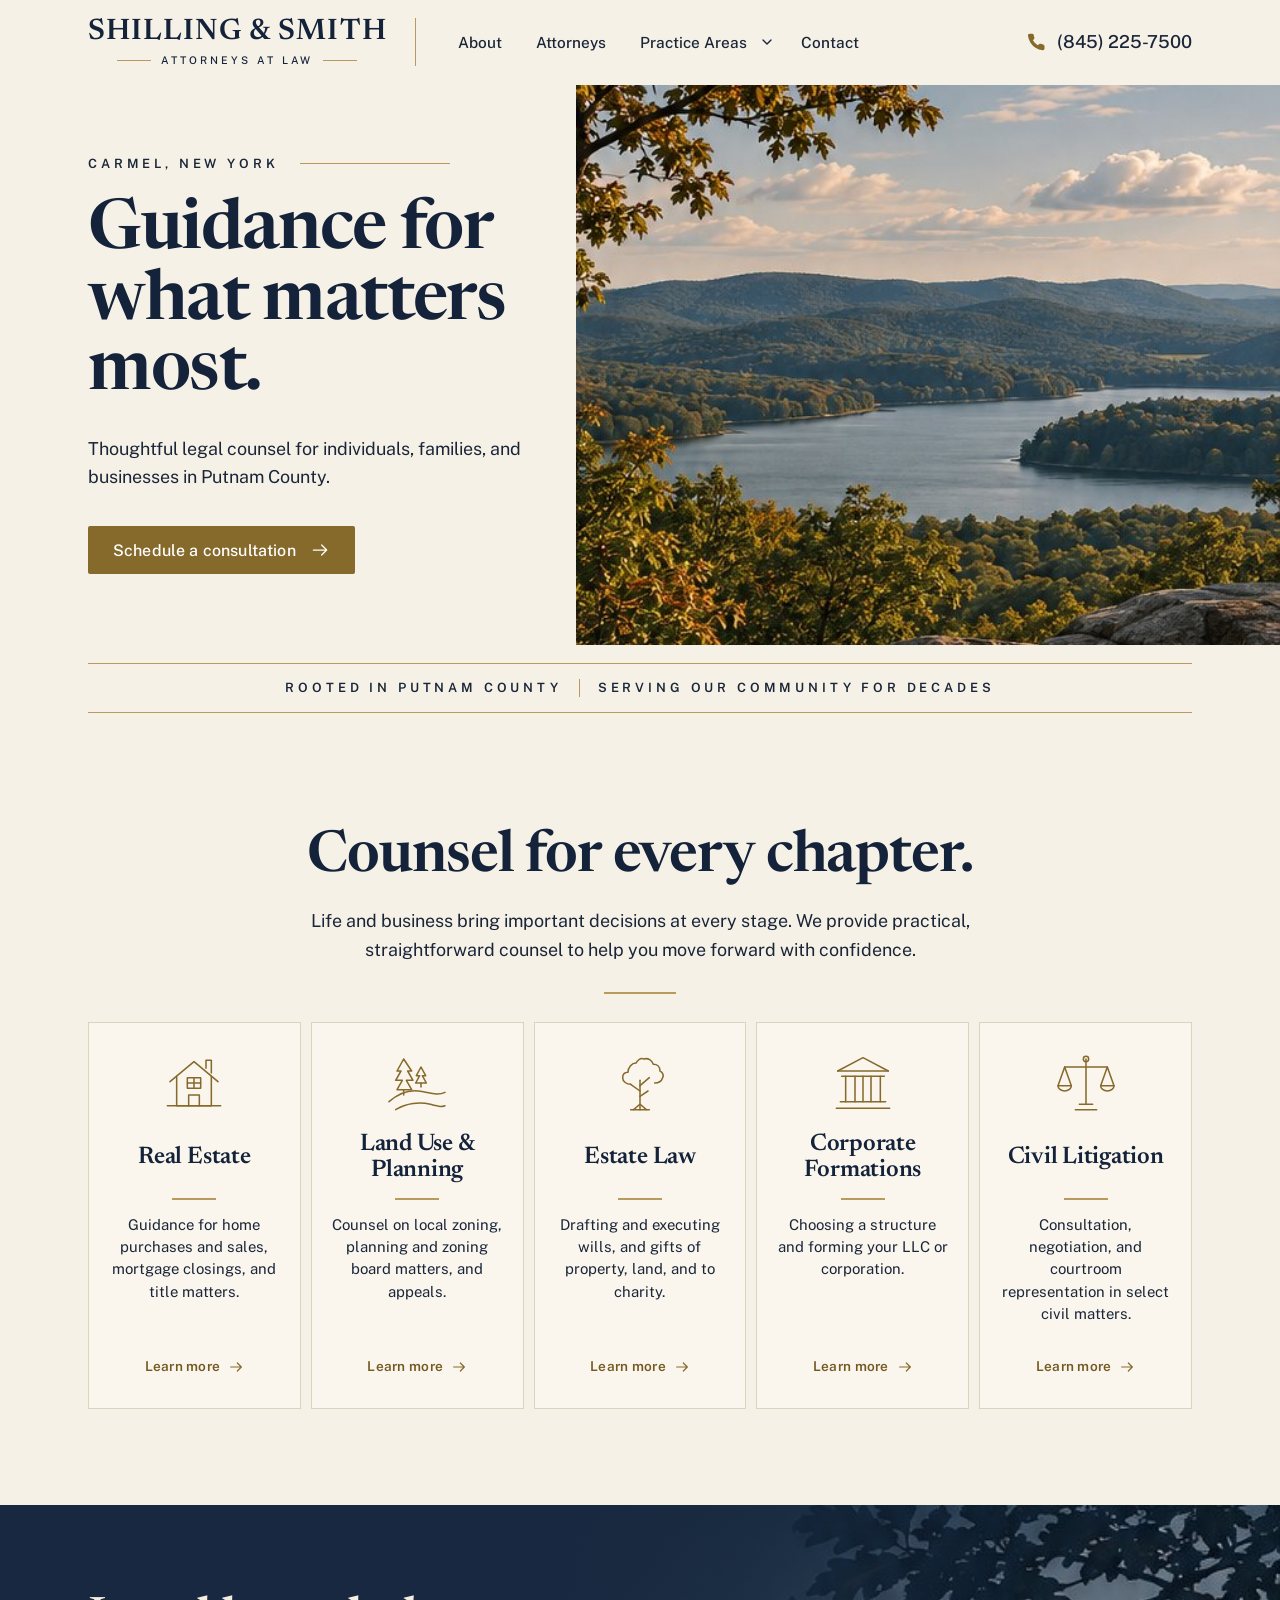
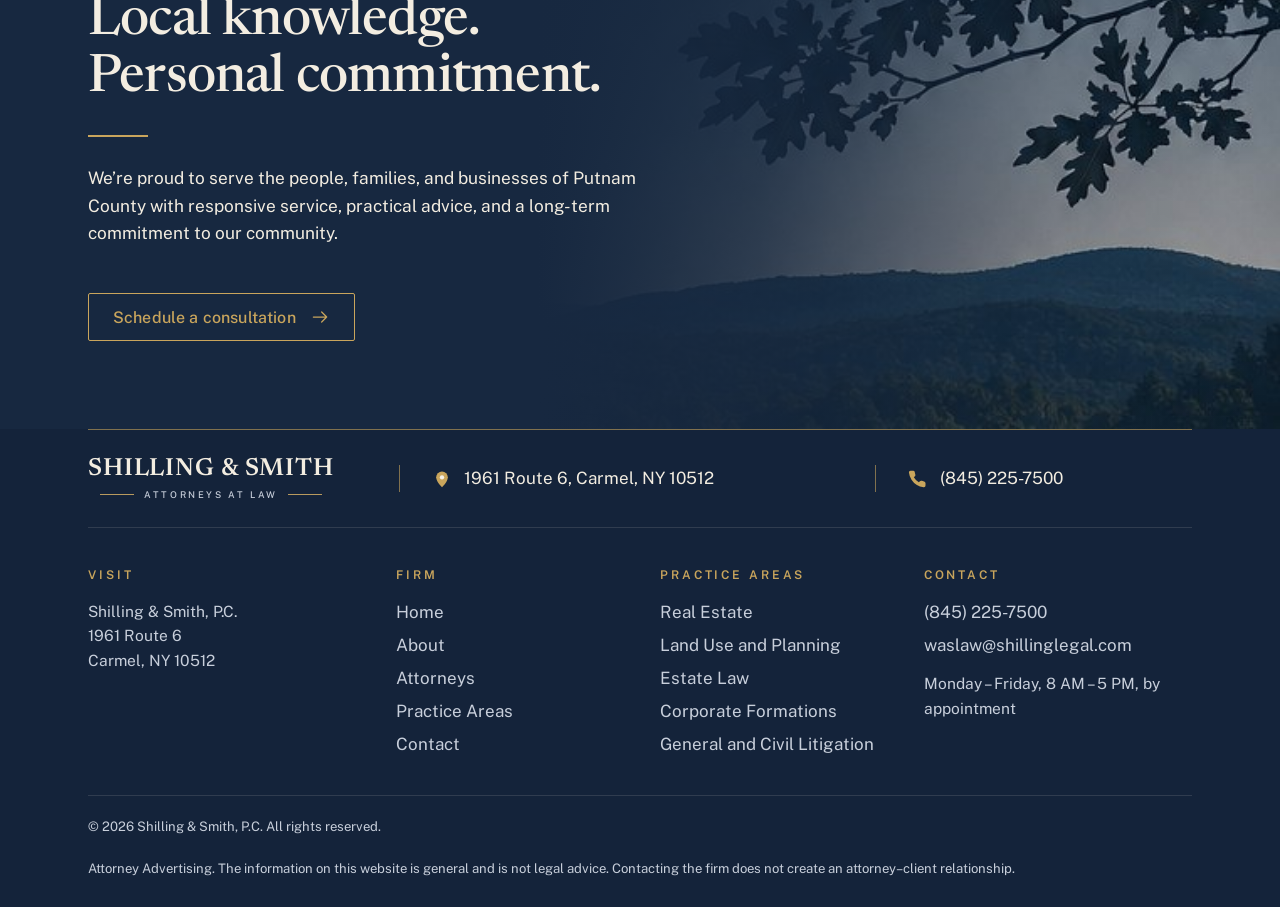
==== commit 059b8733: "Add Practice Areas dropdown and practice-specific hero images - Header Practice Areas item now opens" ====
--- a/index.html
+++ b/index.html
@@ -27,7 +27,18 @@
     </button>
     <nav class="site-nav" id="site-nav" aria-label="Main">
       <ul class="site-nav__list">
-        <li><a href="about.html">About</a></li><li><a href="attorneys.html">Attorneys</a></li><li><a href="practice-areas.html">Practice Areas</a></li><li><a href="contact.html">Contact</a></li>
+        <li><a class="top-link" href="about.html">About</a></li><li><a class="top-link" href="attorneys.html">Attorneys</a></li><li class="has-sub">
+          <div class="nav-item">
+            <a class="top-link" href="practice-areas.html">Practice Areas</a>
+            <button class="sub-toggle" type="button" aria-expanded="false" aria-controls="sub-practice">
+              <span class="sr-only">Show practice areas</span><svg class="icon" viewBox="0 0 24 24" aria-hidden="true" focusable="false"><path d="m6 9 6 6 6-6"/></svg>
+            </button>
+          </div>
+          <ul class="sub-menu" id="sub-practice">
+            <li><a href="real-estate.html"><svg class="icon" viewBox="0 0 24 24" aria-hidden="true" focusable="false"><g transform="scale(.5)"><path d="M6 23 24 8l18 15"/><path d="M11 19v22h26V19"/><path d="M33 13V7h4v9.5"/><rect x="19" y="20" width="10" height="8"/><path d="M24 20v8M19 24h10"/><path d="M20 41v-8h8v8"/><path d="M4 41h40"/></g></svg><span>Real Estate</span></a></li><li><a href="land-use-planning.html"><svg class="icon" viewBox="0 0 24 24" aria-hidden="true" focusable="false"><g transform="scale(.5)"><path d="M3 38c7-6 14-9 22-8s14 4 20 1"/><path d="M8 44c8-5 18-6 26-4s8 2 11 1"/><path d="M14 6 9 15h3l-4 7h5l-4 7h11l-4-7h5l-4-7h3Z"/><path d="M14 29v4"/><path d="M27 12l-3.5 6.5h2.5l-3 5.5h8l-3-5.5h2.5Z"/><path d="M27 24v3"/></g></svg><span>Land Use and Planning</span></a></li><li><a href="estate-law.html"><svg class="icon" viewBox="0 0 24 24" aria-hidden="true" focusable="false"><g transform="scale(.5)"><path d="M24 44V22"/><path d="M24 30l-7-5M24 26l7-6M24 34l6-4"/><path d="M17 25c-3 0-6-2-6-5s2-4 4-4c0-4 3-7 6-7 2-3 4-4 6-3 3-1 6 1 7 4 3 0 5 2 5 5 2 1 3 3 2 5-1 3-3 4-6 4"/><path d="M17 44h14"/><path d="M19 44c2-1 3-3 5-4 2 1 3 3 5 4"/></g></svg><span>Estate Law</span></a></li><li><a href="corporate-formations.html"><svg class="icon" viewBox="0 0 24 24" aria-hidden="true" focusable="false"><g transform="scale(.5)"><path d="M5 15 24 5l19 10"/><path d="M5 15h38"/><path d="M8 19h32"/><path d="M11 19v19M18 19v19M30 19v19M37 19v19"/><path d="M24 19v19" /><path d="M7 38h34M4 43h40"/></g></svg><span>Corporate Formations</span></a></li><li><a href="civil-litigation.html"><svg class="icon" viewBox="0 0 24 24" aria-hidden="true" focusable="false"><g transform="scale(.5)"><path d="M24 6v34"/><circle cx="24" cy="6" r="2"/><path d="M8 12h32"/><path d="M8 12 3 26h10L8 12Z"/><path d="M3 26a5 4 0 0 0 10 0"/><path d="M40 12l-5 14h10l-5-14Z"/><path d="M35 26a5 4 0 0 0 10 0"/><path d="M16 44h16M19 40h10"/></g></svg><span>General and Civil Litigation</span></a></li>
+            <li class="sub-menu__all"><a href="practice-areas.html"><span>View all practice areas</span><svg class="icon" viewBox="0 0 24 24" aria-hidden="true" focusable="false"><path d="M4 12h16M14 6l6 6-6 6"/></svg></a></li>
+          </ul>
+        </li><li><a class="top-link" href="contact.html">Contact</a></li>
       </ul>
       <a class="header-phone" href="tel:+18452257500"><svg class="icon" viewBox="0 0 24 24" aria-hidden="true" focusable="false"><path d="M21 16.9v3a2 2 0 0 1-2.2 2 19.8 19.8 0 0 1-8.6-3.1 19.5 19.5 0 0 1-6-6A19.8 19.8 0 0 1 1.1 4.2 2 2 0 0 1 3.1 2h3a2 2 0 0 1 2 1.7c.1 1 .4 1.9.7 2.8a2 2 0 0 1-.5 2.1L7 9.9a16 16 0 0 0 6 6l1.3-1.3a2 2 0 0 1 2.1-.4c.9.3 1.8.6 2.8.7a2 2 0 0 1 1.7 2Z" fill="currentColor" stroke="none"/></svg><span><span class="sr-only">Call </span>(845) 225-7500</span></a>
     </nav>
--- a/assets/css/styles.css
+++ b/assets/css/styles.css
@@ -128,16 +128,51 @@
 
 .site-nav { flex: 1; display: flex; align-items: center; }
 .site-nav__list { list-style: none; display: flex; gap: 6px; }
-.site-nav__list a {
+.site-nav__list .top-link {
   position: relative; display: block; padding: 10px 14px;
   font-size: 0.96rem; font-weight: 500; text-decoration: none; color: var(--navy-ink);
 }
-.site-nav__list a::after {
+.site-nav__list .top-link::after {
   content: ""; position: absolute; left: 14px; right: 14px; bottom: 4px; height: 1px;
   background: var(--gold); transform: scaleX(0); transform-origin: left; transition: transform .25s;
 }
-.site-nav__list a:hover::after, .site-nav__list a[aria-current]::after { transform: scaleX(1); }
-.site-nav__list a[aria-current] { color: var(--navy); font-weight: 600; }
+.site-nav__list .top-link:hover::after, .site-nav__list .top-link[aria-current]::after { transform: scaleX(1); }
+.site-nav__list .top-link[aria-current] { color: var(--navy); font-weight: 600; }
+
+/* Practice Areas dropdown */
+.has-sub { position: relative; }
+.nav-item { display: flex; align-items: center; }
+.sub-toggle {
+  display: inline-flex; align-items: center; justify-content: center;
+  width: 28px; height: 36px; margin-left: -8px; padding: 0;
+  background: none; border: 0; border-radius: var(--radius); color: var(--navy); cursor: pointer;
+}
+.sub-toggle .icon { width: 16px; height: 16px; stroke-width: 2; transition: transform .2s; }
+.sub-toggle[aria-expanded="true"] .icon { transform: rotate(180deg); }
+.sub-menu {
+  list-style: none; position: absolute; top: calc(100% + 10px); left: 0; z-index: 60;
+  min-width: 310px; padding: 10px;
+  background: var(--ivory-soft); border: 1px solid var(--line); border-top: 2px solid var(--gold);
+  box-shadow: 0 18px 40px rgba(20, 35, 58, 0.14);
+  opacity: 0; visibility: hidden; transform: translateY(-6px);
+  transition: opacity .18s, transform .18s, visibility 0s linear .18s;
+}
+.sub-menu::before { content: ""; position: absolute; left: 0; right: 0; top: -14px; height: 14px; } /* hover bridge */
+.has-sub.is-open .sub-menu { opacity: 1; visibility: visible; transform: none; transition-delay: 0s; }
+@media (hover: hover) and (min-width: 901px) {
+  .has-sub:hover .sub-menu { opacity: 1; visibility: visible; transform: none; transition-delay: 0s; }
+  .has-sub:hover .sub-toggle .icon { transform: rotate(180deg); }
+}
+.sub-menu a {
+  display: flex; align-items: center; gap: 14px; padding: 11px 12px;
+  text-decoration: none; color: var(--navy-ink); font-size: 0.97rem; font-weight: 500; white-space: nowrap;
+}
+.sub-menu a .icon { width: 26px; height: 26px; color: var(--gold); stroke-width: 1.3; }
+.sub-menu a:hover, .sub-menu a:focus-visible { background: var(--ivory-deep); }
+.sub-menu a[aria-current="page"] { color: var(--gold-text); font-weight: 600; }
+.sub-menu__all { border-top: 1px solid var(--line); margin-top: 6px; padding-top: 6px; }
+.sub-menu__all a { justify-content: space-between; font-size: 0.9rem; font-weight: 600; color: var(--gold-text); }
+.sub-menu__all a .icon { width: 18px; height: 18px; stroke-width: 1.8; }
 
 .header-phone {
   margin-left: auto; display: inline-flex; align-items: center; gap: 10px;
@@ -157,8 +192,8 @@
 .nav-toggle[aria-expanded="true"] .icon-close { display: block; }
 
 @media (max-width: 1040px) {
-  .site-nav__list a { padding: 10px 10px; }
-  .site-nav__list a::after { left: 10px; right: 10px; }
+  .site-nav__list .top-link { padding: 10px 10px; }
+  .site-nav__list .top-link::after { left: 10px; right: 10px; }
   .site-header__inner { gap: 18px; }
   .site-header .brand { padding-right: 18px; }
 }
@@ -180,10 +215,22 @@
   }
   .site-nav.is-open { display: flex; }
   .site-nav__list { flex-direction: column; gap: 0; }
-  .site-nav__list li + li { border-top: 1px solid var(--line); }
-  .site-nav__list a { padding: 16px 0; font-size: 1.1rem; }
-  .site-nav__list a::after { display: none; }
-  .site-nav__list a[aria-current] { color: var(--gold-text); }
+  .site-nav__list > li + li { border-top: 1px solid var(--line); }
+  .site-nav__list .top-link { padding: 16px 0; font-size: 1.1rem; }
+  .site-nav__list .top-link::after { display: none; }
+  .site-nav__list .top-link[aria-current] { color: var(--gold-text); }
+  .nav-item { justify-content: space-between; }
+  .nav-item .top-link { flex: 1; }
+  .sub-toggle { width: 48px; height: 48px; margin: 0; border: 1px solid var(--line); }
+  .sub-toggle .icon { width: 20px; height: 20px; }
+  .sub-menu {
+    position: static; min-width: 0; padding: 0 0 12px 4px; display: none;
+    background: none; border: 0; box-shadow: none; opacity: 1; visibility: visible; transform: none; transition: none;
+  }
+  .sub-menu::before { display: none; }
+  .has-sub.is-open .sub-menu { display: block; }
+  .sub-menu a { padding: 12px 8px; font-size: 1.02rem; white-space: normal; min-height: 48px; }
+  .sub-menu__all { margin-top: 4px; padding-top: 4px; }
   .header-phone { margin: 16px 0 0; justify-content: center; min-height: 48px; border: 1px solid var(--rule); }
 }
 @media (max-width: 380px) {
